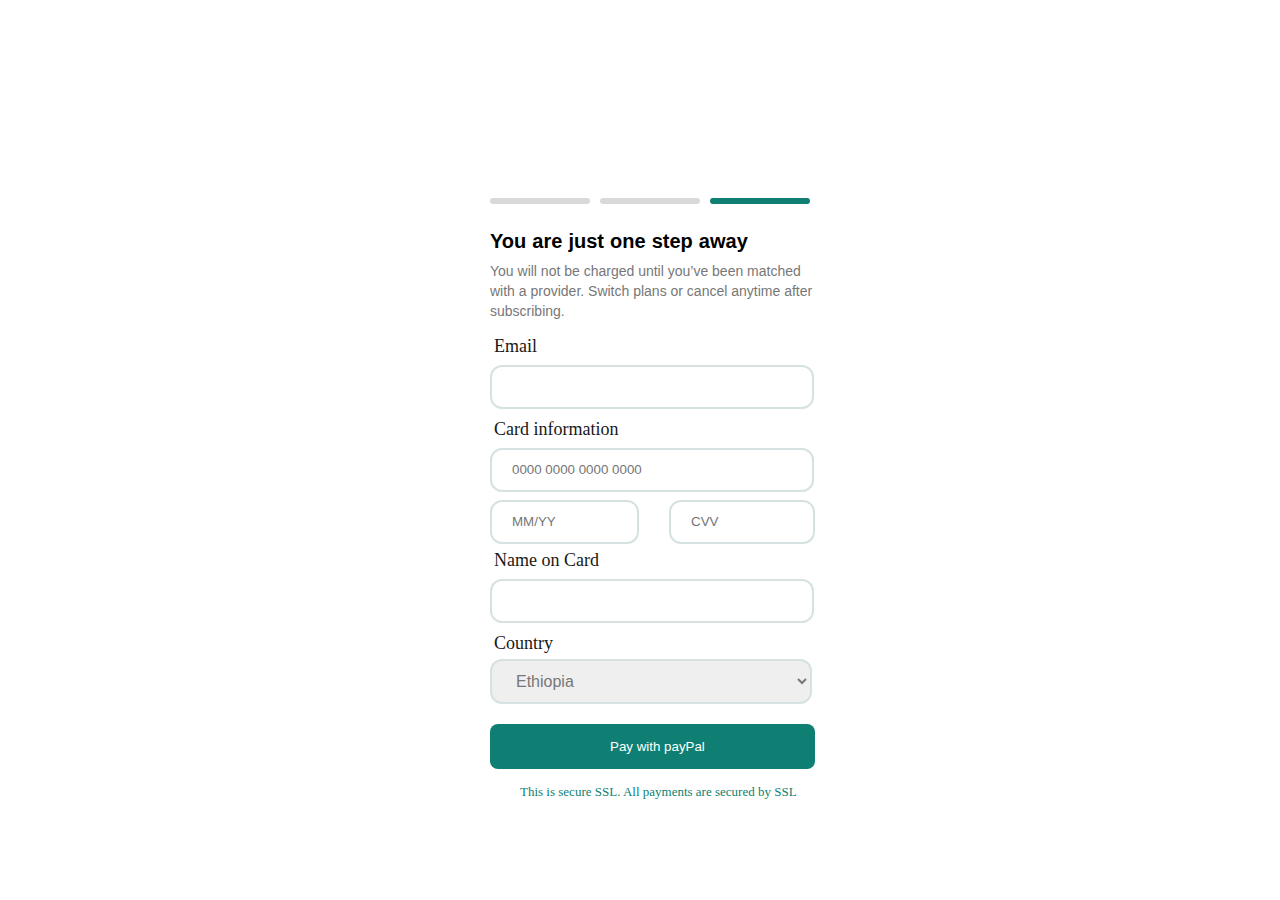
==== components/payment.html @ 5134a610 "Merge remote-tracking branch 'refs/remotes/origin/main' into main" ====
<!DOCTYPE html>
<html lang="en">
<head>
    <meta charset="UTF-8">
    <meta name="viewport" content="width=device-width, initial-scale=1.0">
    <title>WellTalk-Tab</title>
    <link rel="stylesheet" href="static/styles/payment.css">
</head>
<body>
    <section id="part-six">
        <div class="container-6" ><!--main div-->
            <div class="card-progress-bar" style="width: 330px;"><!--progress bar-->
                <div class="progress-partSix-1">

                </div>

                <div class="progress-partSix-2">

                </div>

                <div class="progress-partSix-3">

                </div>
            </div>

            <div class="plan-title-partSix-txt"><!--title txt-->
                <p>You are just one step away</p>
            </div>

            <div class="plan-description-partSix-txt"><!--description-->
                <p>You will not be charged until you’ve been matched with a provider. Switch plans or cancel anytime after subscribing.</p>
            </div>

            <form class="form-step" method="POST">
                <label for="email"><p class="label-title">Email</p></label>
                <input type="email" id="email" class="email-input">

                <label for="card"><p class="label-title">Card information</p></label>
                <input type="text" id="card-input" class="card-input" placeholder="0000 0000 0000 0000">
                <div class="card-other-div">
                    <input type="text" id="date-card" class="date-card-input" placeholder="MM/YY"> 
                    <input type="text" id="cvv-input" class="cvv-card-input" placeholder="CVV"> 
                </div>

                <label for="name-on-card"><p class="name-on-card-title">Name on Card</p></label>
                <input type="text" id="name-on-card-input" class="name-on-card-input">


                <label for="country"><p class="label-title">Country</p></label>
                <select name="country" id="country">
                    <option value="Ethiopia">Ethiopia</option>
                </select>

                <button class="pay-pal-btn">Pay with payPal</button>
                <p class="secure-ssl-txt">This is secure SSL. All payments are secured by SSL</p>

            </form>


    </section>
    
</body>
---- components/static/styles/payment.css ----
*{
    margin: 0;
    padding: 0;
}

/*Some CSS property are common to all element*/
/*Part One*/
/* payment.css */

.looking-and-search{
    display: flex;
    justify-content: center;
    align-items: center;
    margin-top: 85px;
}
.looking{
    width: 320px; 
    height: 30vh;
}
.looking-form{
    width: 320px;
    height: 25vh;
}
.looking-form > p{
    font-family: sans-serif;
    font-size: 17px;
    text-align: center;
    font-weight: 600;
    margin-bottom: 2px;

}
.select-input{
    border: none;
    width: 250px;
    padding: 12px;
    margin-left: 35px;
    margin-top: 20px;
    text-align: center;
    border-radius: 8px;
    box-shadow: 0 4px 8px 0 rgba(0, 0, 0, 0.2), 0 6px 20px 0 rgba(0, 0, 0, 0.19);

}
.search-now-txt{
    width: 300px;
    height: 5vh;
    margin-left: 15px;
    margin-top:2px ;
    text-align: center;
    
}
.continue-btn{
    background-color: #858889;
    color: white;
    border: none;
    border-radius: 8px;
    margin-top: 10px;
    margin-left: 35px;
    padding: 15px 98px 15px 100px;
    text-align: center;
}
.continue-btn:hover{
    opacity: 0.8;
    cursor: pointer;
}
.continue-btn:active{
    opacity: 0.5;
    
}
.search-now-txt > p{
    display: inline-block;
    text-align: center;
    font-family: sans-serif;
    font-size: 12px;
    color: #858889;
}
.search-now-txt > p > a{
    color:#0E7F72;
    font-weight: bold;
}

.arrow-right {
    display: inline-block;
    width: 15px; 
    height: 15px;  
}


/*Part Two*/


         
#part-two{
    display: flex;
    justify-content: center;
    align-items: center;
    height: 45vh;
    
}

.container-2{
    width: 320px;
    height: 150px;
}
.txt-have{
    font-family: sans-serif;
    font-size: 18px;
    font-weight: 600;
    width: 320px;
    text-align: center;
}
.btn-yn{
    margin-top: 20px;
}
.yes-btn{
    
    border-radius:8px;
    border-color: #c7c7c7;
    width: 320px;
    background-image: none;
    padding-top: 15px;
    padding-bottom: 15px;
    background-color:transparent;
    color: gray
} 
.no-btn{            
    border-radius:8px;
    width: 320px;
    padding-top: 15px;
    padding-bottom: 15px;
    border-color: #c7c7c7;
    background-color:transparent;
    color: gray;
    margin-top: 1px;
}
.yes-btn:hover{
    opacity: 0.7;
    cursor: pointer;
}
.no-btn:hover{
    opacity: 0.7;
    cursor: pointer;
}
.yes-btn:active{
    opacity: 0.5;
    
} 
.no-btn:active{
    opacity: 0.5;
    
}

/*Part Three*/

#part-three{
    display: flex;
    justify-content: center;
    align-items: center;
    height: 85vh;
    
}
.container-3{
    width: 302px;
    height: 412px;   
}     
.div-you{
    background-color: ;
    width: 302px;
    height: 86px;
    margin-top: 10px;
}
.detail{
    background-color: ;
    width: 302px;
    height: 222px;
    margin-top: 10px;
}
.div-btn-continue{
    background-color: ;
    width: 302px;
    height: 50px;
    margin-top: 40px;
}
.txt-you{
    font-family: sans-serif;
    font-weight: 600;
    font-size: 23px;
    text-align: left;
    
    
}
.txt-only{
    width: 260px;
    font-family: sans-serif;
    font-weight: 100;
    font-size: 15px;
    margin-top: 10px;
    text-align: justify;
    
}
.btn-continue{
    width: 302px;
    height: 40px;
    padding: 8px;
    border-radius: 6px;
    border: none;
    color: white;
    background-color: #0E7F72;
}
.btn-continue:hover{
    opacity: 0.8;
    cursor: pointer;
}
.btn-continue:active{
    opacity: 0.5;
}  
.details{
    display: flex;
    justify-content:space-evenly;
    align-items: center;
    width: 302px;
    height: 70px;
    background-color: ;
    margin-bottom: 10px;
} 
.svgs{
    display: flex;
    justify-content: center;
    align-items: center;
    width: 45px;
    height: 45px;
    background-color:#ECF4F3;
    border-radius: 50px;
}

.details-txt{
    font-family: sans-serif;
    font-size: 13px;
    font-weight: 400;
    width: 200px;

}

/*Part Four*/


#part-four{
    display: flex;
    justify-content: center;
    align-items: center;
    height: 85vh;
   
    margin-bottom: 100px;
}
.container-4{
     background-color: ;
     width:380px;
     /* height: 410px; */
}

.card-progress-bar{
    width:380px;
    height: 8px;
    display: flex;
    background-color:;
    margin-top: 20px;
    margin-bottom: 20px;
}
.progress-partFour-1{
    width: 120px;
    height: 6px;
    border-radius: 10px;
    background-color:#0E7F72;
    margin-right: 10px;
}
.progress-partFour-2{
    width: 120px;
    height: 6px;
    border-radius: 10px;
    background-color: #D9D9D9;
    margin-right: 10px;
}
.progress-partFour-3{
    width: 120px;
    height: 6px;
    border-radius: 10px;
    background-color: #D9D9D9;
    margin-right: 10px;
}
.plan-title-txt > p{
    width: 400px;
    font-size: 20px;
    font-weight: 600;
    font-family: sans-serif;
    word-spacing: 0.5px;
    line-height: 30px;

}
.plan-description-txt > p{
    width: 400px;
    font-size: 14px;
    font-weight: 300;
    font-family: sans-serif;
    color: #777777;
    line-height: 20px;
    margin-top: 5px;

}

.part-four-div{
    width:380px; 
    height: 130px;
    border-radius: 12px;
    background-color: #feffff; 
    border: 1px solid #D5E2E1; 
    margin-top: 10px;
    margin-bottom: 10px;
}
.part-four-price-div{

}
.part-four-price-txt-div{
    display: inline-block;
}
.part-four-price-txt-div > p{
    padding-top: 10px;  
    padding-left: 10px; 
    font-size: 24px;
     font-weight: 600; 
     background-color: ; 
     width: 330px;
    display: inline-block;
}
.part-four-price-txt-div > p > span{
    color: #777777; 
    font-weight: 100; 
    font-size: 15px;
}
.svg-video{
    background-color: ;
    display: inline-block;   
}
.part-four-first-paragraph{
    line-height: 40px;
    padding-left: 10px; 
    font-weight: 600; 
}
.part-four-second-paragraph{
    width: 300px; 
    font-size: 14px; 
    padding-left: 10px; 
    color:#777777;
}





/*Part Five*/

#part-five{
    display: flex;
    justify-content: center;
    align-items: center;
    /* height: 85vh; */
    margin-bottom: 50px;
}
.progress-partFive-1{
    width: 120px;
    height: 6px;
    border-radius: 10px;
    background-color:#D9D9D9;
    margin-right: 10px;
}
.progress-partFive-2{
    width: 120px;
    height: 6px;
    border-radius: 10px;
    background-color:#0E7F72;
    margin-right: 10px;
}
.progress-partFive-3{
    width: 120px;
    height: 6px;
    border-radius: 10px;
    background-color: #D9D9D9;
    margin-right: 10px;
}
.part-five-div{
    width:380px; height: 130px;
    border-radius: 12px;
    background-color: #fbffff; 
    border: 1px solid #D5E2E1; 
    margin-top: 10px;
    margin-bottom: 10px;
}

.part-five-subscription-div{
    display: inline-block;
}
.part-five-subscription-txt{
    padding-top: 15px;
    padding-left: 10px; 
    font-size: 15px;
    width: 330px; 
    display: inline-block; 
    color: #777777;
}
.part-five-subscription-txt > span{
    font-size: 15px;
}
.part-five-subscription-txt > span > a{
    color: #0E7F72;
}
.part-five-title-paragraph{
    line-height: 40px;
    padding-left: 10px; 
    font-weight: 600; 
}
.part-five-desc-paragraph{
    width: 300px; 
    font-size: 14px; 
    padding-left: 10px; 
    color:#777777;
}
.part-five-div-2{
    width: 380px;
    height: 280px;
    border-radius: 12px;
    background-color: #fbffff;
    border: 1px solid #D5E2E1;
    margin-top: 10px;
    margin-bottom: 10px;
}
.part-five-summary-div{
    display: inline-block;
}
.part-five-summary-txt{
    padding-top: 10px;  
    padding-left: 10px; 
    font-size: 18px; 
    font-weight: 600; 
    width: 330px; 
    display: inline-block;
}
.part-five-summary-title-txt{
    font-size: 14px; 
    font-weight: 400; 
    line-height: 40px; 
    padding-left: 10px; 
}
.part-five-summary-title-txt > span{
    margin-left: 170px;
}
.part-five-div-2 > hr {
    width: 350px; 
    color: #777777; 
    margin-left: 10px; 
    opacity: 0.6; 
    line-height: 15px;
}
.part-five-summary-total-txt{
    padding-top: 15px;  
    padding-left: 10px; 
    font-size: 15px;
    width: 330px; 
    display: inline-block; 
    font-weight: 600;
}
.part-five-summary-total-txt > span{
    margin-left: 20px;
}
.part-five-summary-desc-txt{
    width: 250px; 
    font-size: 14px; 
    margin-top: 18px; 
    padding-left: 10px; 
    color:#777777;
}
.proceed-payment-btn{
    margin-top: 30px;
    background-color: #0E7F72;
    color: white;
    border: none;
    border-radius: 8px;
    margin-left: 10px;
    padding: 15px 120px 15px 120px;
    text-align: center;
}
.proceed-payment-btn:hover{
    cursor: pointer;
    opacity: 0.8;
}
.proceed-payment-btn:active{
    opacity: 0.6;
}


/*Part Six*/


#part-six{
    display: flex;
    justify-content: center;
    align-items: center;
    height: 85vh;
    margin-bottom: 50px;
}
.container-6{
    width:300px;
    height: 410px;
}
.progress-partSix-1{
    width: 120px;
    height: 6px;
    border-radius: 10px;
    background-color:#D9D9D9;
    margin-right: 10px;
}
.progress-partSix-2{
    width: 120px;
    height: 6px;
    border-radius: 10px;
    background-color:#D9D9D9;
    margin-right: 10px;
}
.progress-partSix-3{
    width: 120px;
    height: 6px;
    border-radius: 10px;
    background-color:#0E7F72;
    margin-right: 10px;
}
.plan-title-partSix-txt > p{
    width: 400px;
    font-size: 20px;
    font-weight: 600;
    font-family: sans-serif;
    word-spacing: 0.5px;
    line-height: 30px;
}
.plan-description-partSix-txt >p {
    width: 330px;
    font-size: 14px;
    font-weight: 300;
    font-family: sans-serif;
    color: #777777;
    line-height: 20px;
    margin-top: 5px;
}

.form-step{
    width: 380px;
    height: 490px;
    margin-top: 15px;
}
.label-title{
    margin-left: 4px; 
    font-weight: 500; 
    font-size: 18px; 
    color: #181818;
}
.name-on-card-title{
    margin-top: 8px; 
    margin-left: 4px; 
    font-weight: 500; 
    font-size: 18px; 
    color: #181818;
}
.form-step > input{
    margin-top: 8px;
    border: 2px solid #D5E2E1;
    padding-left: 20px;
    border-radius: 12px;
    gap: 4px;
    margin-bottom: 10px;
    
}
.email-input{
    width: 300px; 
    height: 40px;
}
.card-input{
    width: 300px; 
    height: 40px; 
}

.form-step > div > input{
    margin-top: 5px;
    border: 2px solid #D5E2E1;
    padding-left: 20px;
    border-radius: 12px;
    gap: 4px;
    margin-bottom: 5px;
    
}
.card-other-div{
    width: 155px; height: 40px; 
    display: flex; 
    justify-content: space-evenly; 
    align-items: center; 
}
.date-card-input{
    width: 125px; 
    height: 40px;
}
.cvv-card-input{
    width: 114px; 
    height: 40px; 
    margin-left: 30px; 
    padding-right: 8px;
}
.name-on-card-input{
    width: 300px; 
    height: 40px;
}
.form-step > select{
    width: 322px;
    height: 45px;
    margin-top: 5px;
    border: 2px solid #D5E2E1;
    padding-left: 20px;
    border-radius: 12px;
    gap: 4px;
    color: #777777;
    font-size: 16px;
    margin-bottom: 5px;
}
.pay-pal-btn{
    margin-top: 15px; 
    background-color:#0E7F72; 
    color: white; 
    border: none; 
    border-radius: 8px; 
    padding: 15px 110px 15px 120px; 
    text-align: center;
}
.pay-pal-btn:hover{
    opacity: 0.8;
}
.pay-pal-btn:active{
    opacity: 0.6;
}

.secure-ssl-txt{
    margin-top: 15px;
    color: #0E7F72; 
    font-size: 13px; 
    margin-left: 30px;
}
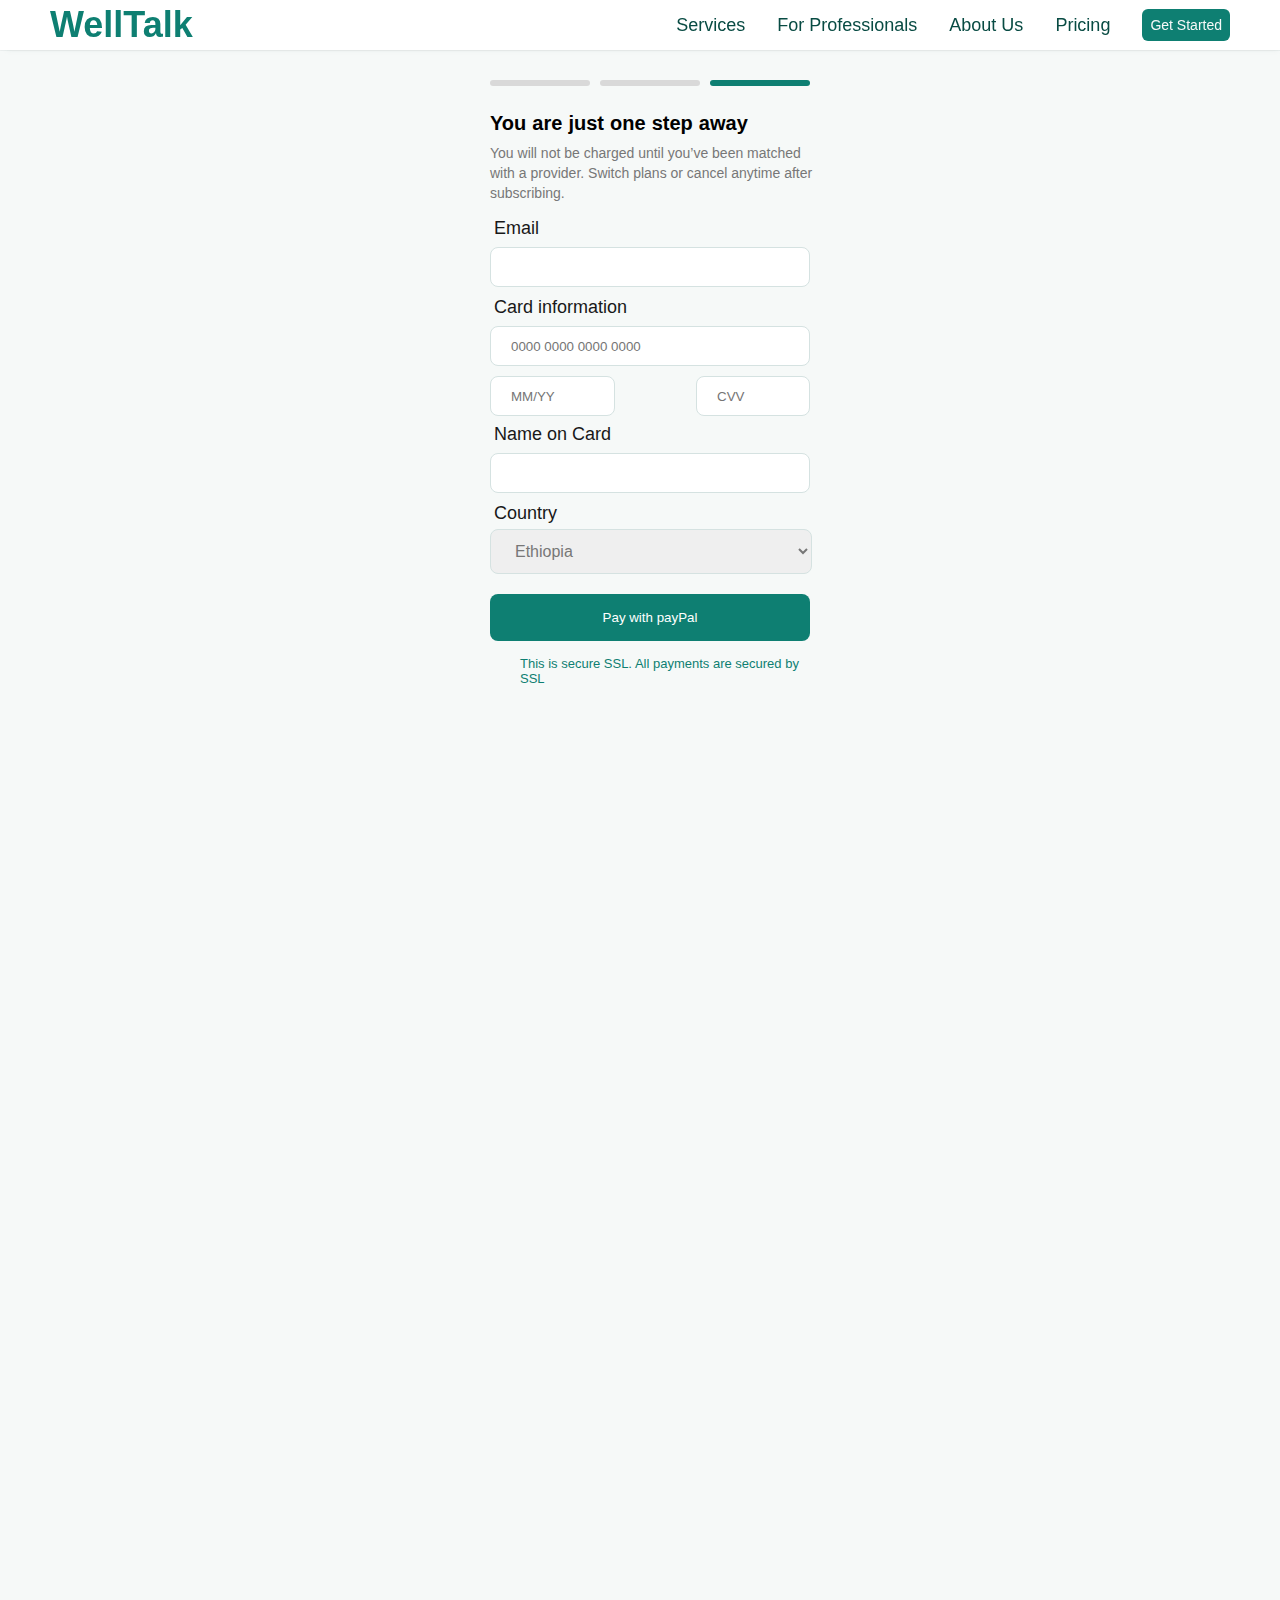
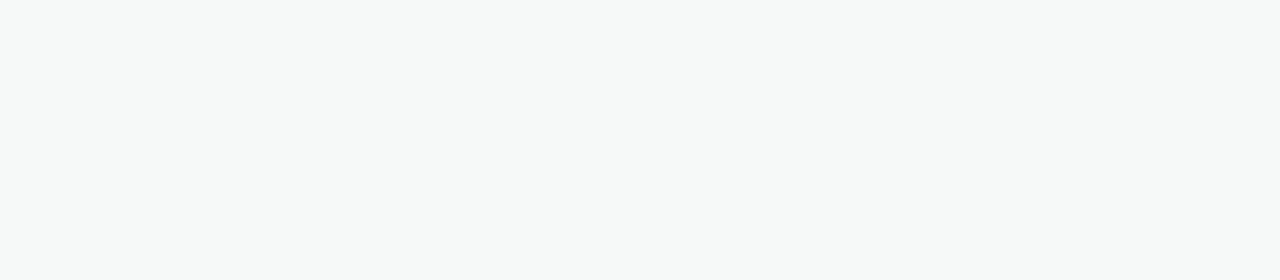
==== commit d16ac31d: "update the pricing and footer section" ====
--- a/components/payment.html
+++ b/components/payment.html
@@ -3,10 +3,51 @@
 <head>
     <meta charset="UTF-8">
     <meta name="viewport" content="width=device-width, initial-scale=1.0">
-    <title>WellTalk-Tab</title>
-    <link rel="stylesheet" href="static/styles/payment.css">
+        <!-- google fonts-->
+        <link rel="preconnect" href="https://fonts.googleapis.com">
+        <link rel="preconnect" href="https://fonts.gstatic.com" crossorigin>
+        <link href="https://fonts.googleapis.com/css2?family=Fira+Sans:ital,wght@0,100;0,200;0,300;0,400;0,500;0,600;0,700;0,800;0,900;1,100;1,200;1,300;1,400;1,500;1,600;1,700;1,800;1,900&display=swap" rel="stylesheet">
+        <!-- custom css-->
+        <link rel="stylesheet" href="./static/styles/global.css">
+        <link rel="stylesheet" href="./static/styles/nav.css">
+        <link rel="stylesheet" href="./static/styles/payment.css">
+    <title>questions</title>
 </head>
 <body>
+    <nav class="nav-bar">
+        <div class="nav-bar-lg">
+         <div class="brand-name">
+             WellTalk
+         </div>
+         <div class="nav-links">
+             <p class="services">Services <span></span></p>
+             <p class="for-professionals">For Professionals</p>
+             <p class="about-us">About Us</p>
+             <p class="pricing">Pricing</p>
+             <button class="primary btn-md">Get Started</button>
+         </div> 
+         </div>
+        <div class="nav-bar-md">
+         <button class="primary btn-md">Get Started</button>
+         <div class="brand-name">
+             WellTalk
+         </div>
+         <div class="nav-links-md js-nav-links-md">
+             <p class="services">Services <span></span></p>
+             <p class="for-professionals">For Professionals</p>
+             <p class="about-us">About Us</p>
+             <p class="pricing">Pricing</p>
+         </div>
+ 
+         <div>
+             <a class="menu-button js-menu-button">
+                <div class="menu-bar start"></div>
+                <div class="menu-bar middle"></div>
+                <div class="menu-bar end"></div>
+             </a>
+         </div>
+        </div>
+     </nav>
     <section id="part-six">
         <div class="container-6" ><!--main div-->
             <div class="card-progress-bar" style="width: 330px;"><!--progress bar-->
@@ -33,13 +74,13 @@
 
             <form class="form-step" method="POST">
                 <label for="email"><p class="label-title">Email</p></label>
-                <input type="email" id="email" class="email-input">
+                <input type="email" id="email" class="email-input" required>
 
                 <label for="card"><p class="label-title">Card information</p></label>
-                <input type="text" id="card-input" class="card-input" placeholder="0000 0000 0000 0000">
+                <input type="number" id="card-input" class="card-input" placeholder="0000 0000 0000 0000" required pattern="\d*" maxlength="19">
                 <div class="card-other-div">
-                    <input type="text" id="date-card" class="date-card-input" placeholder="MM/YY"> 
-                    <input type="text" id="cvv-input" class="cvv-card-input" placeholder="CVV"> 
+                    <input type="text" id="date-card" class="date-card-input" placeholder="MM/YY" required pattern="\d*" maxlength="7" pattern="\d*" maxlength="4"> 
+                    <input type="text" id="cvv-input" class="cvv-card-input" placeholder="CVV" required> 
                 </div>
 
                 <label for="name-on-card"><p class="name-on-card-title">Name on Card</p></label>
@@ -51,12 +92,18 @@
                     <option value="Ethiopia">Ethiopia</option>
                 </select>
 
-                <button class="pay-pal-btn">Pay with payPal</button>
+                <button class="pay-pal-btn js-pay-pal-btn">Pay with payPal</button>
                 <p class="secure-ssl-txt">This is secure SSL. All payments are secured by SSL</p>
 
             </form>
 
 
     </section>
+    <script>
+        document.querySelector('.js-pay-pal-btn').addEventListener('click', ()=>{
+            window.location.href = 'video.html'
+        })
+    </script>
+    <script src="./static/scripts/navbar.js"></script>
     
 </body>--- a/components/static/styles/global.css
+++ b/components/static/styles/global.css
@@ -0,0 +1,122 @@
+
+:root {
+  --blue: #1e90ff;
+  --white: #ffffff;
+  --primary-50: #EAF5F5;
+  --primary-100: #B6E7E2;
+  --primary-200:#93DCD3;
+  --primary-300:#62CCBF;
+  --primary-400:#43C2B3;
+  --primary-500:#14B3A0;
+  --primary-600:#12A392;
+  --primary-700:#0E7F72;
+  --primary-800:#0B6258;
+  --primary-900:#084B43;
+  --alternative-primary-600:#0FA794; /* description/about background color */
+  --alternative-neutral-50: #F6F9F8; /* for   */
+  --neutral-10: #D9D9D9; /* disabled search bar in the folder */
+
+  --accent-50:#E8F6FC;
+  --accent-100:#B7E3F6;
+  --accent-200:#94D6F2;
+  --accent-300:#63C3EC;
+  --accent-400:#45B8E9;
+  --accent-500:#16A6E3;
+  --accent-600:#1497CF;
+  --accent-700:#1076A1;
+  --accent-800:#0C5B7D;
+  --accent-900:#09465F;
+
+  --neutral-50:#F5FAF9 ;
+  --neutral-100:#ECF4F3;
+  --neutral-200:#E3EDEC;
+  --neutral-300:#D5E2E1;
+  --neutral-400:#C9D5D4;
+  --neutral-500:#C1CDCC;
+  --neutral-600:#BBC4C3;
+  --neutral-700:#ABBCBC;
+  --neutral-900: #454545; /*new added for the contrast. added for the text on the search in the folder. */
+
+  --main-primary-500:#0FA794;
+  --main-accent-500:#16A6E3;
+  --white:#FFFFFF;
+  --black:#000000;
+  --dark-bg:#084B43;
+  --light-bg:#F6F9F8;
+
+  /* font size */
+  --display-72 : 4.5rem;  /* 72px */
+  --display-64 : 4rem;    /* 64px */
+  --heading-01-56px:3.5rem;    /* 56px */
+  --heading-02-48px:3rem;      /* 48px */
+  --heading-03-36px:2.25rem;   /* 36px */
+  --heading-04-32px:2rem;      /* 32px */
+  --heading-05-24px:1.5rem;    /* 24px */
+  --heading-06-16px:1rem;      /* 16px */
+  --text-18:1.125rem;     /* 18px */
+  --text-14:0.875rem;     /* 14px */
+  --text-8:0.5rem;        /*  8px */
+
+  /* font weight */
+  --thin-100: 100;
+  --extralight-200: 200;
+  --light-300: 300;
+  --regular-400: 400;
+  --medium-500: 500;
+  --semibold-600: 600;
+  --bold-700: 700;
+  --xl-bold-800: 800;
+  --black-900: 900;
+  --card-bg-gradient: rgba(0,0,0, 24%);
+
+  /* shadow */
+  --shadow-color: 176deg 8% 65%;
+  --shadow-elevation-low:
+    0.2px 0.3px 0.3px hsl(var(--shadow-color) / 0.6),
+    0.5px 1px 0.9px -4.6px hsl(var(--shadow-color) / 0.32);
+  --shadow-elevation-medium:
+    0.2px 0.3px 0.3px hsl(var(--shadow-color) / 0.56),
+    0.5px 1px 0.9px -2.3px hsl(var(--shadow-color) / 0.39),
+    2.5px 5.1px 4.6px -4.6px hsl(var(--shadow-color) / 0.22);
+  --shadow-elevation-high:
+    0.2px 0.3px 0.3px hsl(var(--shadow-color) / 0.63),
+    0.4px 0.8px 0.7px -1.2px hsl(var(--shadow-color) / 0.51),
+    1.5px 3px 2.7px -2.3px hsl(var(--shadow-color) / 0.4),
+    4.3px 8.8px 7.9px -3.5px hsl(var(--shadow-color) / 0.28),
+    9.8px 20.1px 17.9px -4.6px hsl(var(--shadow-color) / 0.16);
+
+
+}
+
+
+*{
+  box-sizing: border-box;
+  padding:0;
+  margin:0;
+}
+button{
+cursor: pointer;;
+}
+
+
+body{
+  margin: 0;
+  font-family: 'Fira Sans', Arial, Helvetica, sans-serif;
+  background-color: var(--light-bg);
+  height: 200vh;
+}
+p{
+  margin:0;
+}
+
+
+
+.primary.btn-md{
+background-color: var(--primary-700);
+padding: 8px;
+font-weight: var(--medium-500);
+font-size: 14px;
+border: none;
+border-radius: 6px;
+color: var(--light-bg);
+}--- a/components/static/styles/nav.css
+++ b/components/static/styles/nav.css
@@ -0,0 +1,134 @@
+.nav-bar{
+    position: relative;
+    padding: 4px 50px;
+    box-shadow: var(--shadow-elevation-medium);
+    position:fixed;
+    top:0;
+    right:0;
+    left: 0;
+    z-index: 100;
+    background-color: white;
+}
+
+
+.nav-bar-lg{
+    display: flex;
+    justify-content: space-between;
+    align-items: center;
+}
+
+.nav-bar-md{
+    display: none;
+}
+
+.nav-bar  .brand-name, .brand-name a{
+    font-size: var(--heading-03-36px);  
+    font-weight: 600;
+    color: var(--primary-700);
+    text-decoration: none;
+}
+.nav-bar .nav-links{
+    display: flex;
+    justify-content: space-between;
+    align-items: center;
+    gap: 32px;
+    color: var(--primary-900);
+    font-size: var(--text-18);
+    transform: all 0.6s;
+}
+
+
+/* Hamburger Menu */
+a.menu-button{
+    display: flex;
+    flex-direction: column;
+    justify-content: center;
+    align-items: center;
+    row-gap: 6px;
+    cursor: pointer;
+    margin: 4px;
+    position: relative;
+    width: max-content;
+    height: 24px;
+
+}
+
+a.menu-button .menu-bar{
+    width: 24px;
+    height: 2px;
+    background-color: #181818;
+    border-radius: 4px;
+    transition: all .4s;
+
+}
+
+a.menu-button.active  .menu-bar.start{
+    position: absolute;
+    transform: rotate(45deg);
+}
+a.menu-button.active  .menu-bar.end{
+    position: absolute;
+    transform: rotate(-45deg);
+}
+a.menu-button.active  .menu-bar.middle{
+    transform:scale(0);
+} 
+.nav-bar .nav-links-md{
+    display: flex;
+    flex-direction: column;
+    gap: 32px;
+    color: var(--primary-900);
+    font-size: var(--text-18);
+    padding: 50px; /* change as needed based on the viewport */
+    position: absolute;
+    z-index: -1;
+    background-color: var(--white);
+    bottom: 0;
+    left: 0;
+    right: 0;
+    opacity: 0;
+    transform: translateY(60%);
+    visibility: hidden;
+    transition: transform 0.6s, opacity 0.6s, visibility 0.6s;
+}
+
+.nav-bar .nav-links-md.link-active{
+    transform: translateY(100%);
+    opacity: 1;
+    visibility: visible;
+}
+
+.nav-bar .nav-links > *{
+    cursor: pointer;
+}
+
+@media(max-width: 768px){
+    .nav-bar-lg{
+        display: none;
+    }
+    .nav-bar-md{
+        display: flex;
+        justify-content: space-between;
+        align-items: center;
+    }
+    .nav-bar .brand-name {
+        font-size: var(--heading-04-32px);
+    }
+    .nav-bar{
+        padding: 4px 40px;
+
+    }
+}
+
+@media(max-width: 426px){
+    .nav-bar .brand-name {
+        font-size: var(--heading-05-24px);
+    }
+    .nav-bar-md .primary.btn-md {
+        display: none;
+    }
+    .nav-bar{
+        padding: 4px 40px;
+
+    }
+}
--- a/components/static/styles/payment.css
+++ b/components/static/styles/payment.css
@@ -1,7 +1,100 @@
+
+:root {
+    --blue: #1e90ff;
+    --white: #ffffff;
+    --primary-50: #EAF5F5;
+    --primary-100: #B6E7E2;
+    --primary-200:#93DCD3;
+    --primary-300:#62CCBF;
+    --primary-400:#43C2B3;
+    --primary-500:#14B3A0;
+    --primary-600:#12A392;
+    --primary-700:#0E7F72;
+    --primary-800:#0B6258;
+    --primary-900:#084B43;
+    --alternative-primary-600:#0FA794; /* description/about background color */
+    --alternative-neutral-50: #F6F9F8; /* for   */
+    --neutral-10: #D9D9D9; /* disabled search bar in the folder */
+
+    --accent-50:#E8F6FC;
+    --accent-100:#B7E3F6;
+    --accent-200:#94D6F2;
+    --accent-300:#63C3EC;
+    --accent-400:#45B8E9;
+    --accent-500:#16A6E3;
+    --accent-600:#1497CF;
+    --accent-700:#1076A1;
+    --accent-800:#0C5B7D;
+    --accent-900:#09465F;
+
+    --neutral-50:#F5FAF9 ;
+    --neutral-100:#ECF4F3;
+    --neutral-200:#E3EDEC;
+    --neutral-300:#D5E2E1;
+    --neutral-400:#C9D5D4;
+    --neutral-500:#C1CDCC;
+    --neutral-600:#BBC4C3;
+    --neutral-700:#ABBCBC;
+    --neutral-900: #454545; /*new added for the contrast. added for the text on the search in the folder. */
+
+    --main-primary-500:#0FA794;
+    --main-accent-500:#16A6E3;
+    --white:#FFFFFF;
+    --black:#000000;
+    --dark-bg:#084B43;
+    --light-bg:#F6F9F8;
+
+    /* font size */
+    --display-72 : 4.5rem;  /* 72px */
+    --display-64 : 4rem;    /* 64px */
+    --heading-01-56px:3.5rem;    /* 56px */
+    --heading-02-48px:3rem;      /* 48px */
+    --heading-03-36px:2.25rem;   /* 36px */
+    --heading-04-32px:2rem;      /* 32px */
+    --heading-05-24px:1.5rem;    /* 24px */
+    --heading-06-16px:1rem;      /* 16px */
+    --text-18:1.125rem;     /* 18px */
+    --text-14:0.875rem;     /* 14px */
+    --text-8:0.5rem;        /*  8px */
+
+    /* font weight */
+    --thin-100: 100;
+    --extralight-200: 200;
+    --light-300: 300;
+    --regular-400: 400;
+    --medium-500: 500;
+    --semibold-600: 600;
+    --bold-700: 700;
+    --xl-bold-800: 800;
+    --black-900: 900;
+    --card-bg-gradient: rgba(0,0,0, 24%);
+
+    /* shadow */
+    --shadow-color: 176deg 8% 65%;
+    --shadow-elevation-low:
+      0.2px 0.3px 0.3px hsl(var(--shadow-color) / 0.6),
+      0.5px 1px 0.9px -4.6px hsl(var(--shadow-color) / 0.32);
+    --shadow-elevation-medium:
+      0.2px 0.3px 0.3px hsl(var(--shadow-color) / 0.56),
+      0.5px 1px 0.9px -2.3px hsl(var(--shadow-color) / 0.39),
+      2.5px 5.1px 4.6px -4.6px hsl(var(--shadow-color) / 0.22);
+    --shadow-elevation-high:
+      0.2px 0.3px 0.3px hsl(var(--shadow-color) / 0.63),
+      0.4px 0.8px 0.7px -1.2px hsl(var(--shadow-color) / 0.51),
+      1.5px 3px 2.7px -2.3px hsl(var(--shadow-color) / 0.4),
+      4.3px 8.8px 7.9px -3.5px hsl(var(--shadow-color) / 0.28),
+      9.8px 20.1px 17.9px -4.6px hsl(var(--shadow-color) / 0.16);
+}
+
 *{
     margin: 0;
     padding: 0;
 }
+body{
+    background-color: var(--light-bg);
+    font-family: 'lato', sans-serif;
+    margin-top: 80px;
+}
 
 /*Some CSS property are common to all element*/
 /*Part One*/
@@ -15,11 +108,11 @@
 }
 .looking{
     width: 320px; 
-    height: 30vh;
+    /* height: 30vh; */
 }
 .looking-form{
     width: 320px;
-    height: 25vh;
+    /* height: 25vh; */
 }
 .looking-form > p{
     font-family: sans-serif;
@@ -42,7 +135,7 @@
 }
 .search-now-txt{
     width: 300px;
-    height: 5vh;
+    /* height: 5vh; */
     margin-left: 15px;
     margin-top:2px ;
     text-align: center;
@@ -93,7 +186,7 @@
     display: flex;
     justify-content: center;
     align-items: center;
-    height: 45vh;
+    /* height: 45vh; */
     
 }
 
@@ -155,7 +248,7 @@
     display: flex;
     justify-content: center;
     align-items: center;
-    height: 85vh;
+    /* height: 85vh; */
     
 }
 .container-3{
@@ -163,13 +256,11 @@
     height: 412px;   
 }     
 .div-you{
-    background-color: ;
     width: 302px;
     height: 86px;
     margin-top: 10px;
 }
 .detail{
-    background-color: ;
     width: 302px;
     height: 222px;
     margin-top: 10px;
@@ -219,7 +310,6 @@
     align-items: center;
     width: 302px;
     height: 70px;
-    background-color: ;
     margin-bottom: 10px;
 } 
 .svgs{
@@ -247,12 +337,12 @@
     display: flex;
     justify-content: center;
     align-items: center;
-    height: 85vh;
+    /* height: 85vh; */
    
     margin-bottom: 100px;
 }
 .container-4{
-     background-color: ;
+     background-color: transparent ;
      width:380px;
      /* height: 410px; */
 }
@@ -261,8 +351,6 @@
     width:380px;
     height: 8px;
     display: flex;
-    background-color:;
-    margin-top: 20px;
     margin-bottom: 20px;
 }
 .progress-partFour-1{
@@ -310,23 +398,23 @@
     width:380px; 
     height: 130px;
     border-radius: 12px;
-    background-color: #feffff; 
-    border: 1px solid #D5E2E1; 
+    border: 1.4px solid var(--neutral-300);
     margin-top: 10px;
     margin-bottom: 10px;
+    cursor: pointer;
 }
 .part-four-price-div{
+    padding-top: 10px;
 
 }
 .part-four-price-txt-div{
     display: inline-block;
 }
 .part-four-price-txt-div > p{
-    padding-top: 10px;  
-    padding-left: 10px; 
-    font-size: 24px;
+    text-align: top;
+    padding-left: 10px; 
+    font-size: 18px;
      font-weight: 600; 
-     background-color: ; 
      width: 330px;
     display: inline-block;
 }
@@ -368,7 +456,7 @@
     width: 120px;
     height: 6px;
     border-radius: 10px;
-    background-color:#D9D9D9;
+    background-color: #D9D9D9;
     margin-right: 10px;
 }
 .progress-partFive-2{
@@ -388,8 +476,8 @@
 .part-five-div{
     width:380px; height: 130px;
     border-radius: 12px;
-    background-color: #fbffff; 
-    border: 1px solid #D5E2E1; 
+    border: 1.4px solid var(--neutral-300);
+
     margin-top: 10px;
     margin-bottom: 10px;
 }
@@ -424,12 +512,11 @@
 }
 .part-five-div-2{
     width: 380px;
-    height: 280px;
     border-radius: 12px;
-    background-color: #fbffff;
-    border: 1px solid #D5E2E1;
+    border: 1.4px solid var(--neutral-300);
     margin-top: 10px;
     margin-bottom: 10px;
+    padding-bottom: 8px;
 }
 .part-five-summary-div{
     display: inline-block;
@@ -449,7 +536,7 @@
     padding-left: 10px; 
 }
 .part-five-summary-title-txt > span{
-    margin-left: 170px;
+    margin-left: 148px;
 }
 .part-five-div-2 > hr {
     width: 350px; 
@@ -465,9 +552,10 @@
     width: 330px; 
     display: inline-block; 
     font-weight: 600;
+    width: 100%;
 }
 .part-five-summary-total-txt > span{
-    margin-left: 20px;
+    margin-left: 248px;
 }
 .part-five-summary-desc-txt{
     width: 250px; 
@@ -502,7 +590,7 @@
     display: flex;
     justify-content: center;
     align-items: center;
-    height: 85vh;
+    /* height: 85vh; */
     margin-bottom: 50px;
 }
 .container-6{
@@ -549,9 +637,11 @@
 }
 
 .form-step{
-    width: 380px;
+    width: 320px;
     height: 490px;
     margin-top: 15px;
+    display: flex;
+    flex-direction: column;
 }
 .label-title{
     margin-left: 4px; 
@@ -568,35 +658,44 @@
 }
 .form-step > input{
     margin-top: 8px;
-    border: 2px solid #D5E2E1;
+    border: 1.4px solid var(--neutral-300);
     padding-left: 20px;
-    border-radius: 12px;
+    border-radius: 8px;
     gap: 4px;
     margin-bottom: 10px;
     
 }
-.email-input{
-    width: 300px; 
-    height: 40px;
-}
-.card-input{
-    width: 300px; 
-    height: 40px; 
-}
-
 .form-step > div > input{
     margin-top: 5px;
-    border: 2px solid #D5E2E1;
+    border: 1.4px solid var(--neutral-300);
     padding-left: 20px;
-    border-radius: 12px;
+    border-radius: 8px;
     gap: 4px;
     margin-bottom: 5px;
     
 }
+.form-step > select{
+    width: 322px;
+    height: 45px;
+    margin-top: 5px;
+    border: 1.4px solid var(--neutral-300);
+    padding-left: 20px;
+    border-radius: 8px;
+    gap: 4px;
+    color: #777777;
+    font-size: 16px;
+    margin-bottom: 5px;
+}
+.email-input,
+.card-input{
+    height: 40px; 
+}
+
 .card-other-div{
-    width: 155px; height: 40px; 
+    /* width: 155px;  */
+    height: 40px; 
     display: flex; 
-    justify-content: space-evenly; 
+    justify-content: space-between; 
     align-items: center; 
 }
 .date-card-input{
@@ -610,28 +709,16 @@
     padding-right: 8px;
 }
 .name-on-card-input{
-    width: 300px; 
     height: 40px;
 }
-.form-step > select{
-    width: 322px;
-    height: 45px;
-    margin-top: 5px;
-    border: 2px solid #D5E2E1;
-    padding-left: 20px;
-    border-radius: 12px;
-    gap: 4px;
-    color: #777777;
-    font-size: 16px;
-    margin-bottom: 5px;
-}
+
 .pay-pal-btn{
     margin-top: 15px; 
     background-color:#0E7F72; 
     color: white; 
     border: none; 
     border-radius: 8px; 
-    padding: 15px 110px 15px 120px; 
+    padding: 16px; 
     text-align: center;
 }
 .pay-pal-btn:hover{
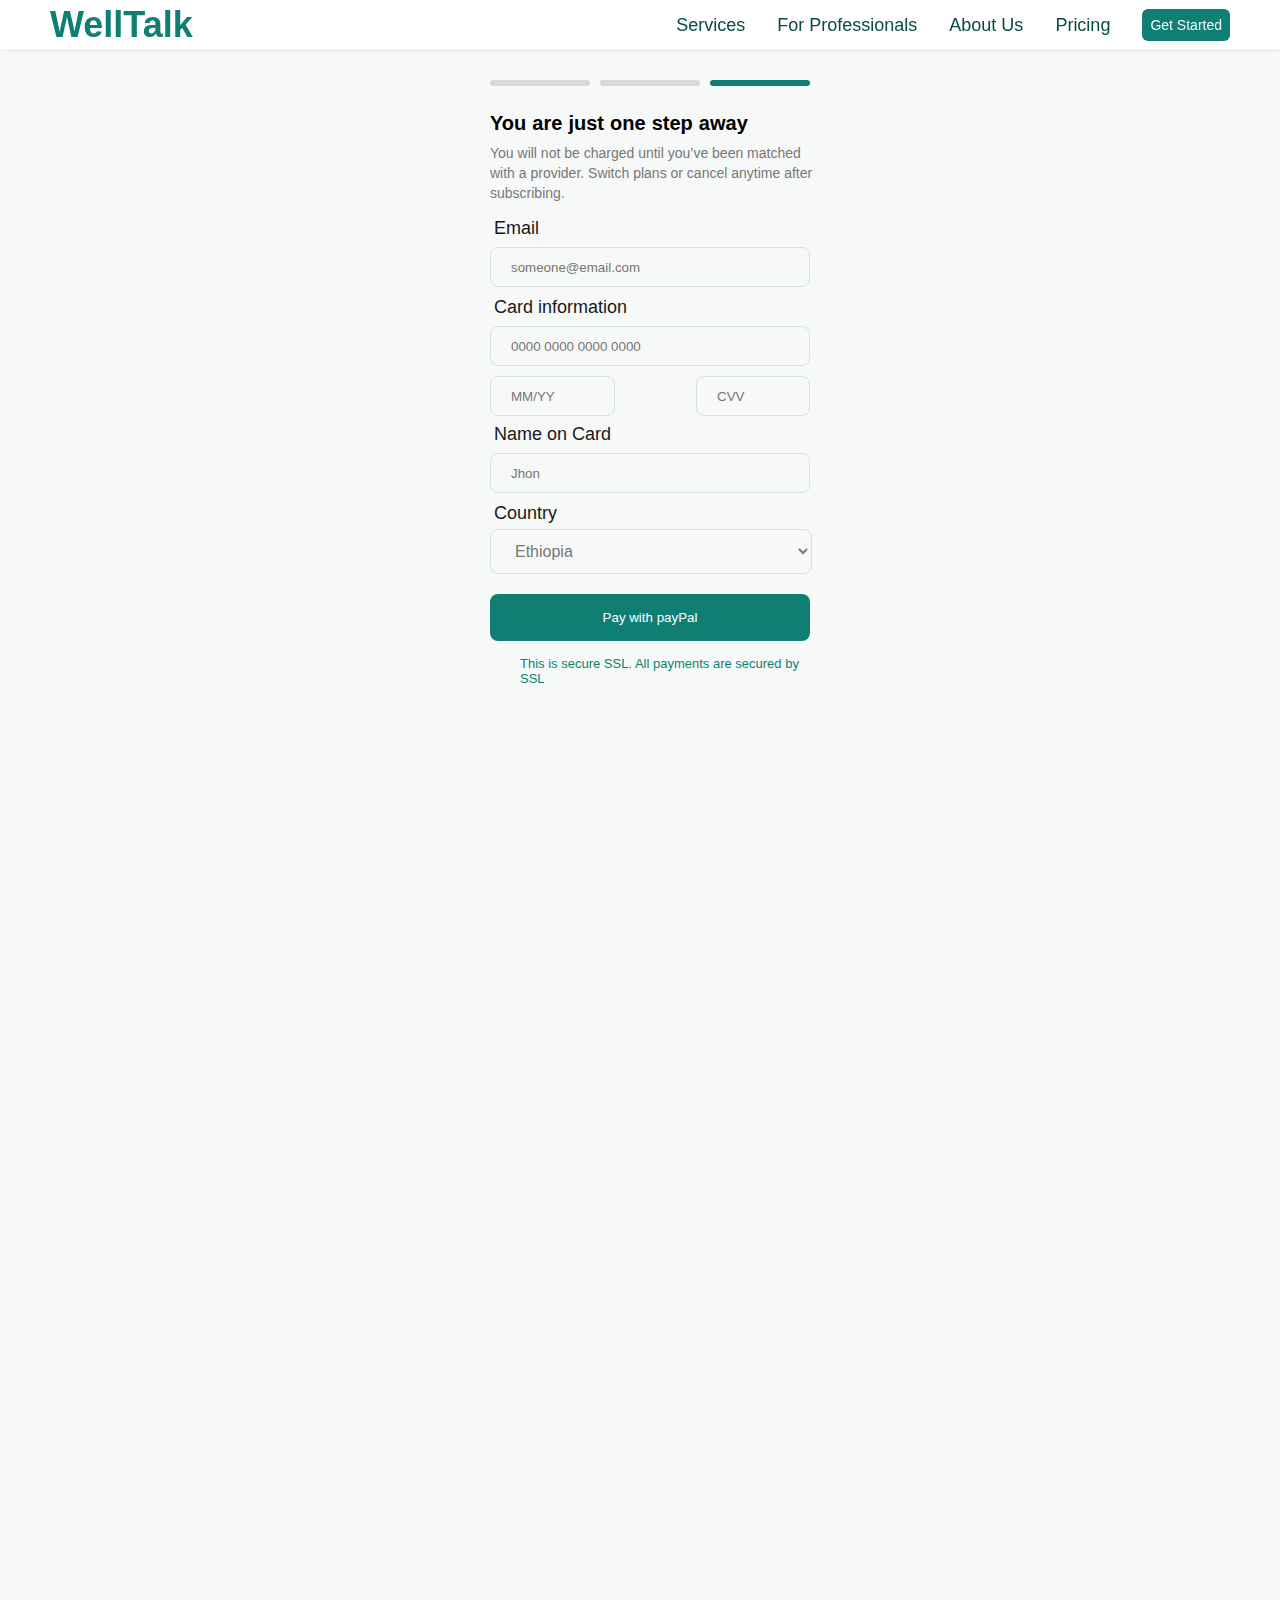
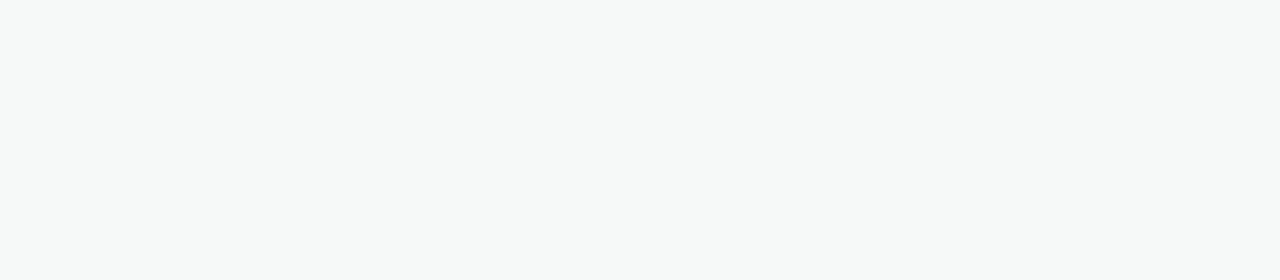
==== commit 97e4c834: "update the payment information's pattern and routing" ====
--- a/components/payment.html
+++ b/components/payment.html
@@ -72,19 +72,19 @@
                 <p>You will not be charged until you’ve been matched with a provider. Switch plans or cancel anytime after subscribing.</p>
             </div>
 
-            <form class="form-step" method="POST">
+            <form class="form-step" method="post" action="video.html">
                 <label for="email"><p class="label-title">Email</p></label>
-                <input type="email" id="email" class="email-input" required>
+                <input type="email" id="email" class="email-input" placeholder="someone@email.com" required>
 
                 <label for="card"><p class="label-title">Card information</p></label>
-                <input type="number" id="card-input" class="card-input" placeholder="0000 0000 0000 0000" required pattern="\d*" maxlength="19">
+                <input type="tel" id="card-input" class="card-input" placeholder="0000 0000 0000 0000" pattern="\d{4} \d{4} \d{4} \d{4}" required maxlength="19">
                 <div class="card-other-div">
                     <input type="text" id="date-card" class="date-card-input" placeholder="MM/YY" required pattern="\d*" maxlength="7" pattern="\d*" maxlength="4"> 
                     <input type="text" id="cvv-input" class="cvv-card-input" placeholder="CVV" required> 
                 </div>
 
                 <label for="name-on-card"><p class="name-on-card-title">Name on Card</p></label>
-                <input type="text" id="name-on-card-input" class="name-on-card-input">
+                <input type="text" id="name-on-card-input" class="name-on-card-input" placeholder="Jhon">
 
 
                 <label for="country"><p class="label-title">Country</p></label>
@@ -99,11 +99,6 @@
 
 
     </section>
-    <script>
-        document.querySelector('.js-pay-pal-btn').addEventListener('click', ()=>{
-            window.location.href = 'video.html'
-        })
-    </script>
     <script src="./static/scripts/navbar.js"></script>
     
 </body>--- a/components/static/styles/payment.css
+++ b/components/static/styles/payment.css
@@ -94,6 +94,9 @@
     background-color: var(--light-bg);
     font-family: 'lato', sans-serif;
     margin-top: 80px;
+}
+input, select{
+    background: none;;
 }
 
 /*Some CSS property are common to all element*/
